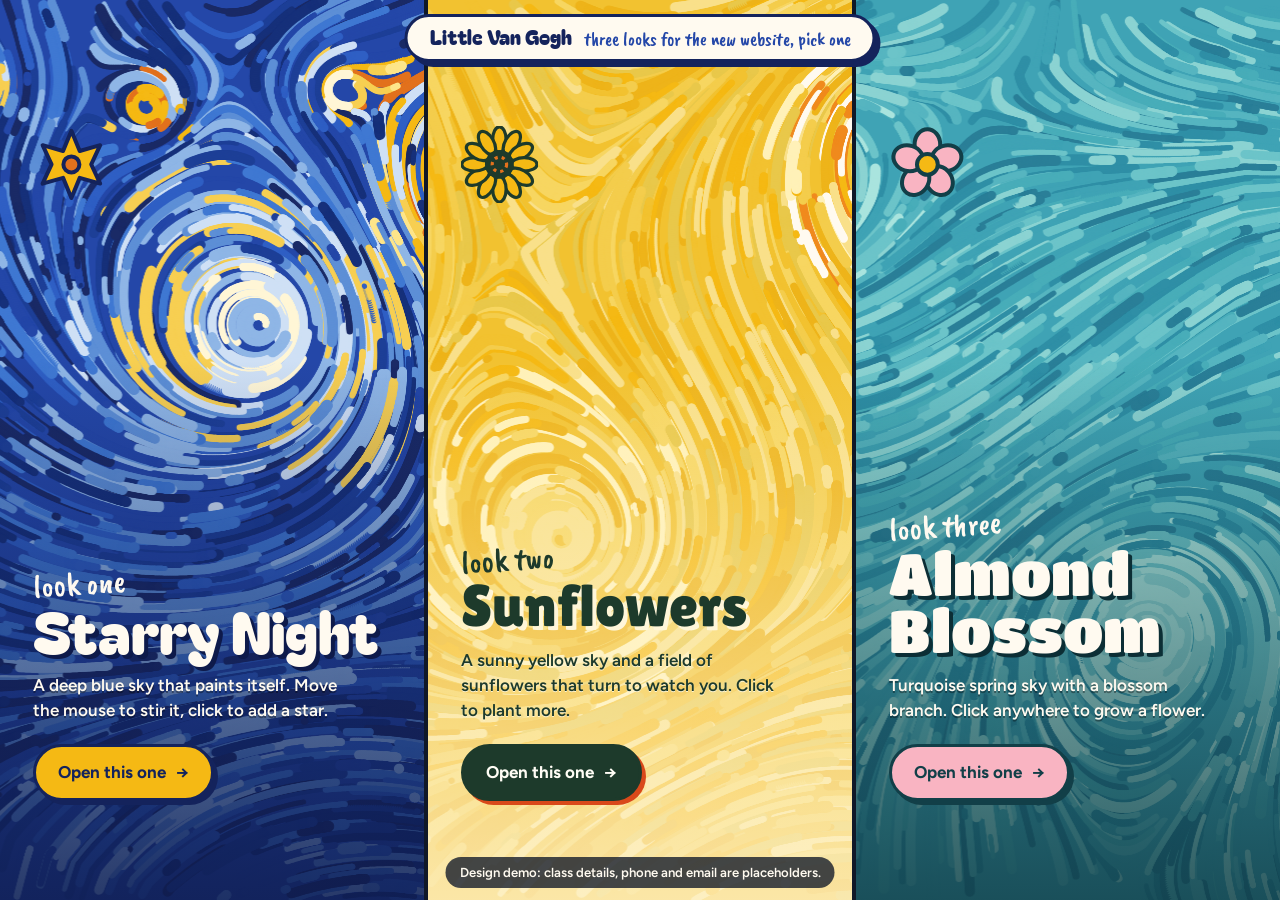
==== index.html @ b671cbe7 "Little Van Gogh Art School: three website look templates Picker page with three painted bars (Starry" ====
<!doctype html>
<html lang="en-AU">
<head>
<meta charset="utf-8">
<meta name="viewport" content="width=device-width, initial-scale=1">
<meta name="robots" content="noindex">
<title>Little Van Gogh Art School | Three website looks</title>
<link rel="preconnect" href="https://fonts.googleapis.com">
<link rel="preconnect" href="https://fonts.gstatic.com" crossorigin>
<link href="https://fonts.googleapis.com/css2?family=Bagel+Fat+One&family=Lilita+One&family=Titan+One&family=Caveat+Brush&family=Figtree:wght@600;700&display=swap" rel="stylesheet">
<style>
  * { box-sizing: border-box; }
  html, body { height: 100%; }
  body { margin: 0; background: #14235c; color: #fffaf0; font: 600 17px/1.45 "Figtree", system-ui, sans-serif; overflow: hidden; -webkit-font-smoothing: antialiased; }

  .bars { display: flex; height: 100svh; }
  .bar {
    --ink: #14235c; --text: #fffaf0; --edge: #0e1a4a; --pop: #f5b914;
    position: relative; flex: 1 1 0; min-width: 0; overflow: hidden; isolation: isolate;
    display: flex; flex-direction: column; justify-content: flex-end;
    padding: 0 clamp(18px, 2.6vw, 44px) clamp(70px, 11vh, 120px);
    color: var(--text); text-decoration: none;
    background: var(--ink);
    transition: flex-grow .55s cubic-bezier(.3, 1.2, .4, 1);
    animation: up .8s cubic-bezier(.2, .9, .3, 1.1) both; animation-delay: calc(var(--n) * 110ms);
  }
  .bar + .bar { border-left: 4px solid #101828; }
  @keyframes up { from { transform: translateY(100%); } }
  .bar canvas { position: absolute; z-index: -2; left: 50%; top: 50%; translate: -50% -50%; width: 62vw; height: 100svh; }
  .bar::after { content: ""; position: absolute; inset: 0; z-index: -1; background: var(--shade); transition: opacity .4s; }

  .num { font: 2rem/1 "Caveat Brush", cursive; rotate: -4deg; display: inline-block; margin-bottom: 10px; }
  .bar h2 { margin: 0; font-weight: 400; font-size: clamp(2.2rem, 4.6vw, 4.6rem); line-height: .98; text-shadow: 4px 4px 0 var(--edge); transition: translate .45s cubic-bezier(.3, 1.4, .4, 1); }
  .bar p { margin: 14px 0 0; max-width: 30ch; text-shadow: var(--soft, 0 2px 0 rgba(0, 0, 0, .35)); }
  .open {
    align-self: flex-start; margin-top: 22px; padding: 13px 22px; border-radius: 999px;
    font-weight: 700; color: var(--ink); background: var(--pop); border: 3px solid var(--ink); box-shadow: 4px 4px 0 var(--ink);
    transition: transform .2s, box-shadow .2s;
  }
  .open b { display: inline-block; margin-left: 6px; transition: translate .25s; }
  .icon { position: absolute; top: clamp(86px, 14vh, 130px); left: clamp(18px, 2.6vw, 44px); width: clamp(54px, 6vw, 86px); transition: rotate .7s cubic-bezier(.3, 1.6, .5, 1), scale .4s; }

  .bar:hover, .bar:focus-visible { flex-grow: 1.7; outline: none; }
  .bar:hover h2, .bar:focus-visible h2 { translate: 0 -6px; }
  .bar:hover .open, .bar:focus-visible .open { transform: translate(-2px, -2px) rotate(-2deg); box-shadow: 7px 7px 0 var(--ink); }
  .bar:hover .open b, .bar:focus-visible .open b { translate: 6px 0; }
  .bar:hover .icon, .bar:focus-visible .icon { rotate: 144deg; scale: 1.12; }
  .bars:hover .bar:not(:hover)::after { opacity: 1.6; }
  .bars:hover .bar:not(:hover) { filter: saturate(.75); }

  .starry { --shade: linear-gradient(0deg, rgba(14, 26, 74, .8), rgba(14, 26, 74, 0) 60%); }
  .starry h2 { font-family: "Bagel Fat One", sans-serif; }
  .sun { --ink: #1d3a2b; --text: #1d3a2b; --edge: #fff6d9; --pop: #1d3a2b; --soft: 0 1px 0 rgba(255, 246, 217, .9); --shade: linear-gradient(0deg, rgba(255, 246, 217, .7), rgba(255, 246, 217, 0) 60%); }
  .sun h2 { font-family: "Lilita One", sans-serif; }
  .sun .open { color: #fffdf5; box-shadow: 4px 4px 0 #d9491a; }
  .sun:hover .open, .sun:focus-visible .open { box-shadow: 7px 7px 0 #d9491a; }
  .almond { --ink: #123f48; --edge: #0c2e35; --pop: #f9b4c2; --shade: linear-gradient(0deg, rgba(10, 44, 52, .7), rgba(10, 44, 52, 0) 60%); }
  .almond h2 { font-family: "Titan One", sans-serif; }

  .top {
    position: fixed; z-index: 5; top: 14px; left: 50%; translate: -50% 0; white-space: nowrap;
    display: flex; align-items: baseline; gap: 12px; padding: 10px 22px;
    background: #fffaf0; color: #14235c; border: 3px solid #14235c; border-radius: 999px; box-shadow: 5px 5px 0 #14235c;
  }
  .top strong { font: 400 1.25rem/1 "Bagel Fat One", sans-serif; }
  .top span { font: 1.2rem/1 "Caveat Brush", cursive; color: #2447a8; }
  .note { position: fixed; z-index: 5; bottom: 12px; left: 50%; translate: -50% 0; margin: 0; padding: 6px 14px; border-radius: 999px; background: rgba(16, 24, 40, .78); font-size: .82rem; white-space: nowrap; }

  @media (max-width: 820px) {
    .bars { flex-direction: column; }
    .bar { padding: 0 20px 22px; }
    .bar + .bar { border-left: 0; border-top: 4px solid #101828; }
    .bar canvas { width: 100vw; height: 62svh; }
    .bar p, .num { display: none; }
    .open { margin-top: 12px; padding: 9px 16px; }
    .icon { top: auto; bottom: 24px; left: auto; right: 20px; width: 56px; }
    .bar:first-child { padding-top: 70px; }
    .bar:last-child { padding-bottom: 46px; }
    .top span { display: none; }
    .note { font-size: .72rem; }
    @keyframes up { from { transform: translateX(-100%); } }
  }
  @media (prefers-reduced-motion: reduce) { *, *::after { animation: none !important; transition: none !important; } }
</style>
</head>
<body>

<header class="top"><strong>Little Van Gogh</strong><span>three looks for the new website, pick one</span></header>

<main class="bars">
  <a class="bar starry" href="starry-night/" style="--n:0">
    <canvas data-theme="hero" aria-hidden="true"></canvas>
    <svg class="icon" viewBox="0 0 48 48" aria-hidden="true"><path d="M24 3l5.2 12.6L42 12l-5.6 12L42 36l-12.8-3.6L24 45l-5.2-12.6L6 36l5.6-12L6 12l12.8 3.6z" fill="#f5b914" stroke="#14235c" stroke-width="2.5" stroke-linejoin="round"/><circle cx="24" cy="24" r="5" fill="#e2711d" stroke="#14235c" stroke-width="2.5"/></svg>
    <span class="num">look one</span>
    <h2>Starry Night</h2>
    <p>A deep blue sky that paints itself. Move the mouse to stir it, click to add a star.</p>
    <span class="open">Open this one <b>→</b></span>
  </a>

  <a class="bar sun" href="yellow-house/" style="--n:1">
    <canvas data-theme="field" aria-hidden="true"></canvas>
    <svg class="icon" viewBox="0 0 48 48" aria-hidden="true">
      <g fill="#f5b914" stroke="#1d3a2b" stroke-width="2" id="sunPetals"></g>
      <circle cx="24" cy="24" r="9" fill="#1d3a2b"/><circle cx="24" cy="24" r="4.5" fill="none" stroke="#e2711d" stroke-width="2" stroke-dasharray="2 2.5"/>
    </svg>
    <span class="num">look two</span>
    <h2>Sunflowers</h2>
    <p>A sunny yellow sky and a field of sunflowers that turn to watch you. Click to plant more.</p>
    <span class="open">Open this one <b>→</b></span>
  </a>

  <a class="bar almond" href="almond-blossom/" style="--n:2">
    <canvas data-theme="almond" aria-hidden="true"></canvas>
    <svg class="icon" viewBox="0 0 48 48" aria-hidden="true">
      <g fill="#f9b4c2" stroke="#123f48" stroke-width="2.5" id="almondPetals"></g>
      <circle cx="24" cy="24" r="6.5" fill="#f5b914" stroke="#123f48" stroke-width="2.5"/>
    </svg>
    <span class="num">look three</span>
    <h2>Almond Blossom</h2>
    <p>Turquoise spring sky with a blossom branch. Click anywhere to grow a flower.</p>
    <span class="open">Open this one <b>→</b></span>
  </a>
</main>

<p class="note">Design demo: class details, phone and email are placeholders.</p>

<script src="shared/paint.js"></script>
<script>
  const petals = (n, attrs) => Array.from({ length: n }, (_, i) => `<ellipse ${attrs} transform="rotate(${i * 360 / n} 24 24)"/>`).join('');
  document.getElementById('sunPetals').innerHTML = petals(12, 'cx="24" cy="8.5" rx="4.2" ry="8"');
  document.getElementById('almondPetals').innerHTML = petals(5, 'cx="24" cy="11.5" rx="8" ry="9.5"');

  // ?shot skips the intro animation (used for screenshots)
  if (location.search.includes('shot')) document.head.insertAdjacentHTML('beforeend', '<style>* { animation-delay: -30s !important; }</style>');

  // each bar is a live painting in that template's colours
  document.querySelectorAll('.bar canvas').forEach(c => {
    const cfg = structuredClone(THEMES[c.dataset.theme]);
    cfg.density = 0.8;
    new Painting(c, cfg).live(0.4, 110);
  });
</script>
</body>
</html>
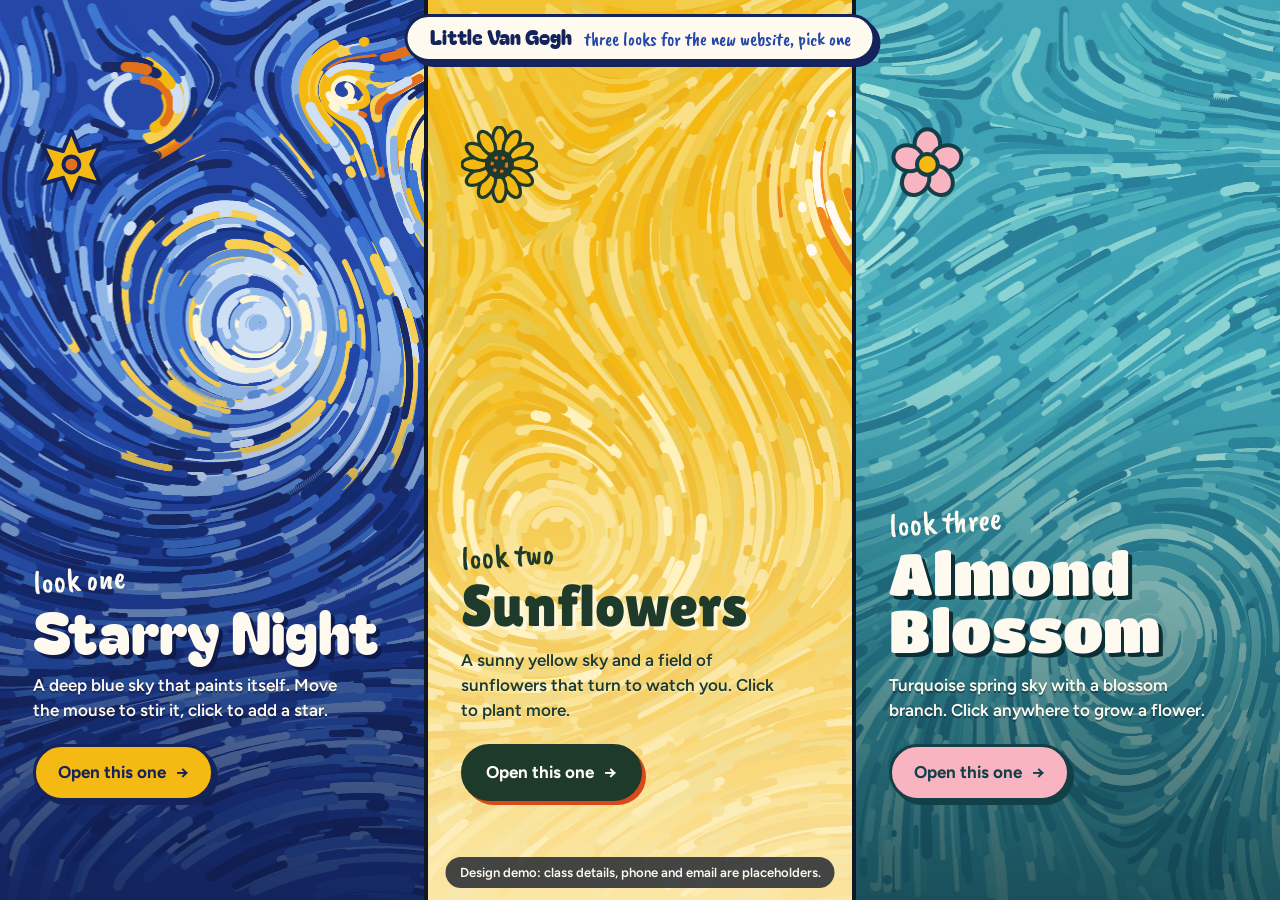
==== commit 17390b0a: "Picker: keep the 'look x' label clear of the title on hover Co-Authored-By: Claude <noreply@anthropi" ====
--- a/index.html
+++ b/index.html
@@ -29,7 +29,7 @@
   .bar canvas { position: absolute; z-index: -2; left: 50%; top: 50%; translate: -50% -50%; width: 62vw; height: 100svh; }
   .bar::after { content: ""; position: absolute; inset: 0; z-index: -1; background: var(--shade); transition: opacity .4s; }
 
-  .num { font: 2rem/1 "Caveat Brush", cursive; rotate: -4deg; display: inline-block; margin-bottom: 10px; }
+  .num { font: 2rem/1 "Caveat Brush", cursive; rotate: -4deg; display: inline-block; margin-bottom: 14px; position: relative; z-index: 1; transition: translate .45s cubic-bezier(.3, 1.4, .4, 1); }
   .bar h2 { margin: 0; font-weight: 400; font-size: clamp(2.2rem, 4.6vw, 4.6rem); line-height: .98; text-shadow: 4px 4px 0 var(--edge); transition: translate .45s cubic-bezier(.3, 1.4, .4, 1); }
   .bar p { margin: 14px 0 0; max-width: 30ch; text-shadow: var(--soft, 0 2px 0 rgba(0, 0, 0, .35)); }
   .open {
@@ -41,7 +41,7 @@
   .icon { position: absolute; top: clamp(86px, 14vh, 130px); left: clamp(18px, 2.6vw, 44px); width: clamp(54px, 6vw, 86px); transition: rotate .7s cubic-bezier(.3, 1.6, .5, 1), scale .4s; }
 
   .bar:hover, .bar:focus-visible { flex-grow: 1.7; outline: none; }
-  .bar:hover h2, .bar:focus-visible h2 { translate: 0 -6px; }
+  .bar:hover h2, .bar:focus-visible h2, .bar:hover .num, .bar:focus-visible .num { translate: 0 -6px; }
   .bar:hover .open, .bar:focus-visible .open { transform: translate(-2px, -2px) rotate(-2deg); box-shadow: 7px 7px 0 var(--ink); }
   .bar:hover .open b, .bar:focus-visible .open b { translate: 6px 0; }
   .bar:hover .icon, .bar:focus-visible .icon { rotate: 144deg; scale: 1.12; }
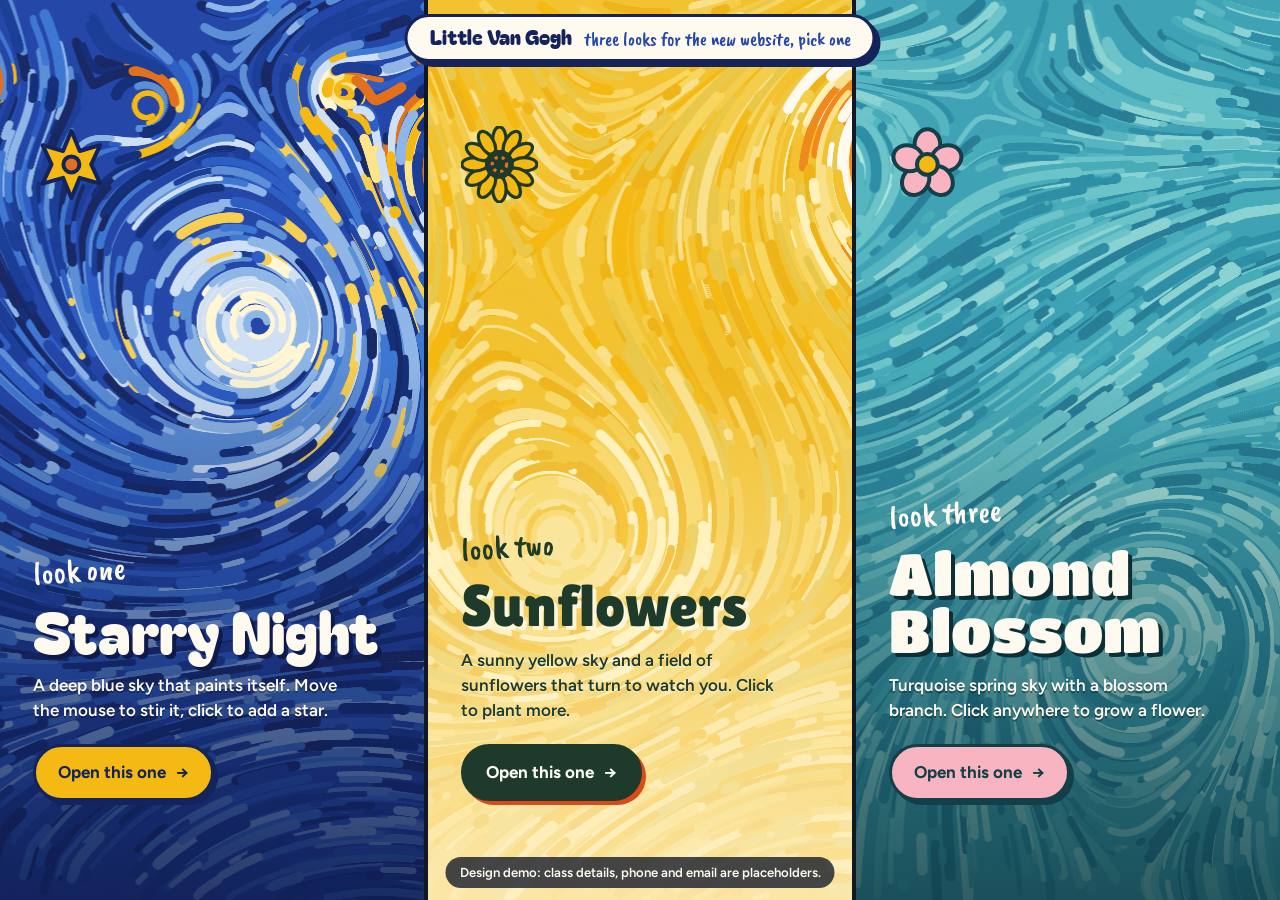
==== commit dc449485: "Picker: stop the tilted 'look x' label dropping into the title as a bar widens Co-Authored-By: Claud" ====
--- a/index.html
+++ b/index.html
@@ -29,7 +29,7 @@
   .bar canvas { position: absolute; z-index: -2; left: 50%; top: 50%; translate: -50% -50%; width: 62vw; height: 100svh; }
   .bar::after { content: ""; position: absolute; inset: 0; z-index: -1; background: var(--shade); transition: opacity .4s; }
 
-  .num { font: 2rem/1 "Caveat Brush", cursive; rotate: -4deg; display: inline-block; margin-bottom: 14px; position: relative; z-index: 1; transition: translate .45s cubic-bezier(.3, 1.4, .4, 1); }
+  .num { font: 2rem/1 "Caveat Brush", cursive; rotate: -4deg; align-self: flex-start; margin-bottom: 14px; position: relative; z-index: 1; transition: translate .45s cubic-bezier(.3, 1.4, .4, 1); }
   .bar h2 { margin: 0; font-weight: 400; font-size: clamp(2.2rem, 4.6vw, 4.6rem); line-height: .98; text-shadow: 4px 4px 0 var(--edge); transition: translate .45s cubic-bezier(.3, 1.4, .4, 1); }
   .bar p { margin: 14px 0 0; max-width: 30ch; text-shadow: var(--soft, 0 2px 0 rgba(0, 0, 0, .35)); }
   .open {
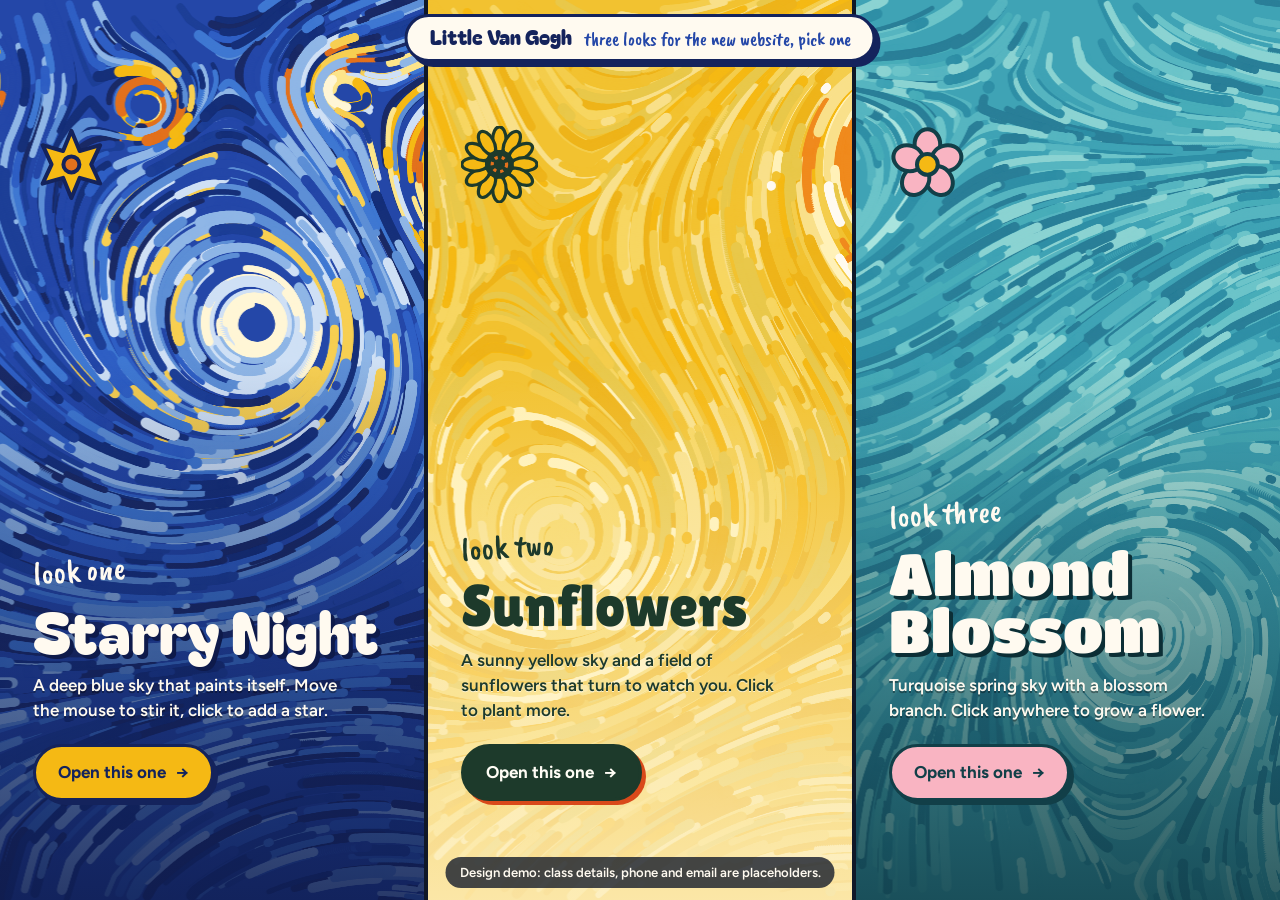
==== commit de5fa39b: "Phone layout pass for the picker and all three templates Swipeable class cards, compact timetable ro" ====
--- a/index.html
+++ b/index.html
@@ -71,9 +71,12 @@
     .bar { padding: 0 20px 22px; }
     .bar + .bar { border-left: 0; border-top: 4px solid #101828; }
     .bar canvas { width: 100vw; height: 62svh; }
-    .bar p, .num { display: none; }
+    .bar p { display: none; }
+    .num { font-size: 1.5rem; margin-bottom: 6px; }
+    .bars:hover .bar:not(:hover) { filter: none; }
     .open { margin-top: 12px; padding: 9px 16px; }
-    .icon { top: auto; bottom: 24px; left: auto; right: 20px; width: 56px; }
+    .icon { top: auto; bottom: 26px; left: auto; right: 20px; width: 56px; }
+    .bar:last-child .icon { bottom: 50px; }
     .bar:first-child { padding-top: 70px; }
     .bar:last-child { padding-bottom: 46px; }
     .top span { display: none; }
